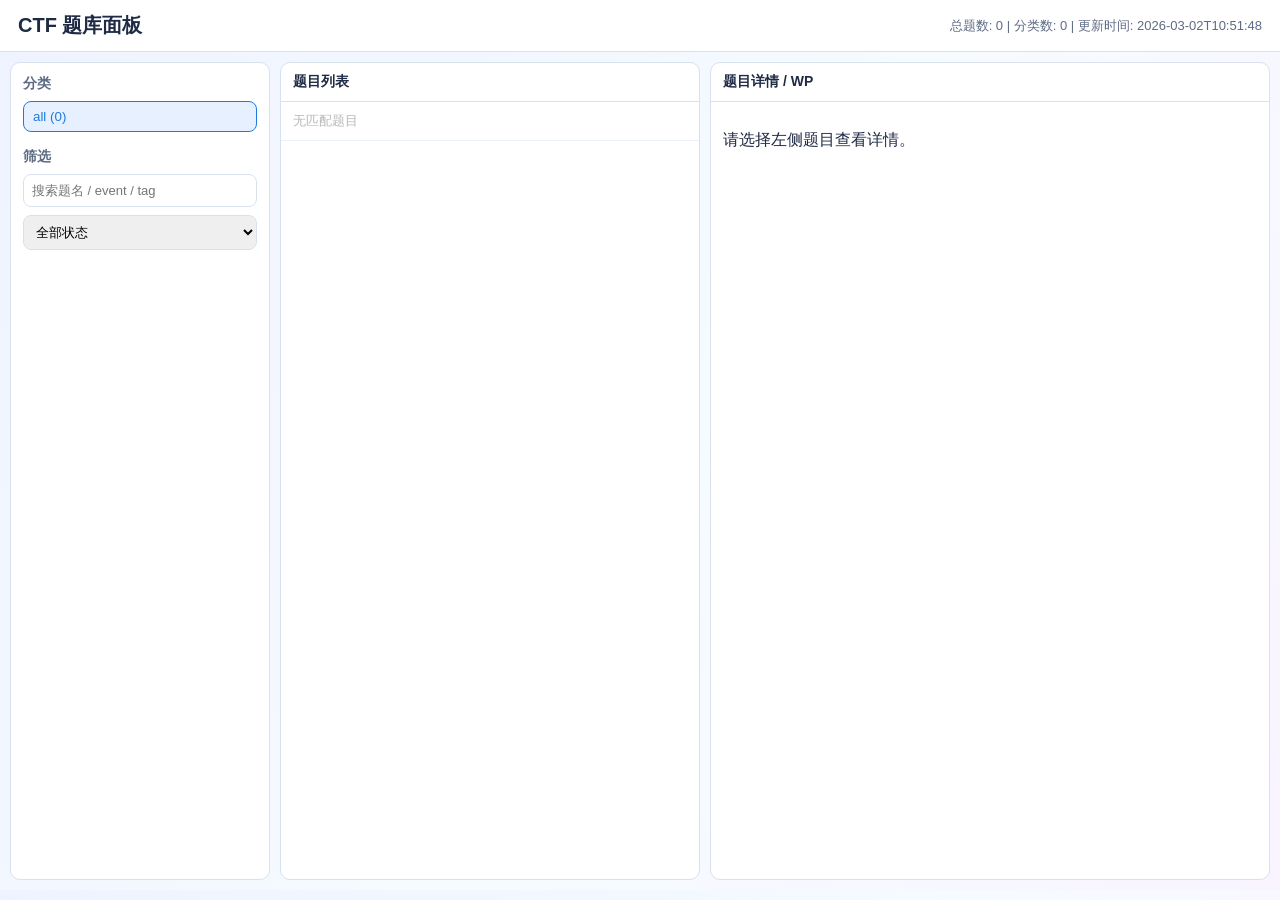
==== dashboard/index.html @ dac5cbd5 "feat: initialize shareable CTF challenge bank with dashboard and collaboration workflow" ====
<!doctype html>
<html lang="zh-CN">
<head>
  <meta charset="utf-8" />
  <meta name="viewport" content="width=device-width, initial-scale=1" />
  <title>CTF 题库面板</title>
  <link rel="stylesheet" href="./css/styles.css" />
</head>
<body>
  <header class="topbar">
    <h1>CTF 题库面板</h1>
    <div id="stats" class="stats">加载中...</div>
  </header>

  <main class="layout">
    <aside class="sidebar">
      <section>
        <h2>分类</h2>
        <ul id="category-list" class="category-list"></ul>
      </section>
      <section>
        <h2>筛选</h2>
        <input id="search-input" type="text" placeholder="搜索题名 / event / tag" />
        <select id="status-filter">
          <option value="">全部状态</option>
          <option value="todo">todo</option>
          <option value="in_progress">in_progress</option>
          <option value="done">done</option>
        </select>
      </section>
    </aside>

    <section class="list-panel">
      <div class="panel-title">题目列表</div>
      <ul id="case-list" class="case-list"></ul>
    </section>

    <section class="detail-panel">
      <div class="panel-title">题目详情 / WP</div>
      <div id="case-detail" class="case-detail">
        <p>请选择左侧题目查看详情。</p>
      </div>
    </section>
  </main>

  <script type="module" src="./js/main.js"></script>
</body>
</html>
---- dashboard/css/styles.css ----
:root {
  --bg: #f5f7fb;
  --panel: #ffffff;
  --line: #d9e0ee;
  --text: #1f2a44;
  --muted: #5e6b85;
  --accent: #1f7ae0;
  --accent-soft: #e6f0ff;
}

* {
  box-sizing: border-box;
}

body {
  margin: 0;
  font-family: "Segoe UI", "PingFang SC", "Microsoft YaHei", sans-serif;
  color: var(--text);
  background: linear-gradient(120deg, #eef3ff, #f6fbff 55%, #f9f4ff);
}

.topbar {
  display: flex;
  align-items: center;
  justify-content: space-between;
  padding: 12px 18px;
  border-bottom: 1px solid var(--line);
  background: var(--panel);
}

.topbar h1 {
  margin: 0;
  font-size: 20px;
}

.stats {
  font-size: 13px;
  color: var(--muted);
}

.layout {
  display: grid;
  grid-template-columns: 260px 420px 1fr;
  gap: 10px;
  padding: 10px;
  min-height: calc(100vh - 62px);
}

.sidebar,
.list-panel,
.detail-panel {
  background: var(--panel);
  border: 1px solid var(--line);
  border-radius: 10px;
  overflow: hidden;
}

.sidebar {
  padding: 12px;
}

.sidebar section + section {
  margin-top: 16px;
}

.sidebar h2 {
  margin: 0 0 8px;
  font-size: 14px;
  color: var(--muted);
  font-weight: 600;
}

#search-input,
#status-filter {
  width: 100%;
  padding: 8px;
  border: 1px solid var(--line);
  border-radius: 8px;
  font-size: 13px;
  margin-bottom: 8px;
}

.category-list {
  list-style: none;
  padding: 0;
  margin: 0;
  display: grid;
  gap: 6px;
}

.category-list button {
  width: 100%;
  text-align: left;
  border: 1px solid var(--line);
  background: #fff;
  border-radius: 8px;
  padding: 7px 9px;
  cursor: pointer;
  color: var(--text);
}

.category-list button.active {
  border-color: var(--accent);
  background: var(--accent-soft);
  color: var(--accent);
}

.panel-title {
  padding: 10px 12px;
  border-bottom: 1px solid var(--line);
  font-weight: 600;
  font-size: 14px;
}

.case-list {
  list-style: none;
  margin: 0;
  padding: 0;
  max-height: calc(100vh - 110px);
  overflow: auto;
}

.case-list li {
  border-bottom: 1px solid #edf1fa;
}

.case-list button {
  width: 100%;
  text-align: left;
  border: none;
  background: transparent;
  padding: 10px 12px;
  cursor: pointer;
}

.case-list button:hover {
  background: #f7faff;
}

.case-name {
  font-weight: 600;
  margin-bottom: 4px;
}

.case-meta {
  font-size: 12px;
  color: var(--muted);
}

.detail-panel {
  display: flex;
  flex-direction: column;
}

.case-detail {
  padding: 12px;
  overflow: auto;
  max-height: calc(100vh - 110px);
}

.chip {
  display: inline-block;
  border-radius: 999px;
  padding: 3px 9px;
  font-size: 12px;
  border: 1px solid var(--line);
  margin-right: 6px;
}

.chip.status-done {
  color: #1a7f37;
  border-color: #9dd9a9;
  background: #edf9ef;
}

.chip.status-in_progress {
  color: #8a4f00;
  border-color: #ffcb80;
  background: #fff4e5;
}

.file-list {
  margin: 8px 0 0;
  padding: 0 0 0 18px;
}

.wp-viewer {
  margin-top: 12px;
  border: 1px solid var(--line);
  border-radius: 8px;
  overflow: hidden;
}

.wp-viewer-header {
  padding: 8px 10px;
  border-bottom: 1px solid var(--line);
  background: #f7faff;
  font-size: 13px;
}

.wp-viewer-content {
  margin: 0;
  padding: 10px;
  white-space: pre-wrap;
  word-break: break-word;
  font-family: Consolas, "Courier New", monospace;
  font-size: 13px;
  line-height: 1.45;
  max-height: 420px;
  overflow: auto;
}

@media (max-width: 1200px) {
  .layout {
    grid-template-columns: 240px 1fr;
    grid-template-areas:
      "sidebar list"
      "detail detail";
  }
  .sidebar { grid-area: sidebar; }
  .list-panel { grid-area: list; }
  .detail-panel { grid-area: detail; }
}

@media (max-width: 800px) {
  .layout {
    grid-template-columns: 1fr;
    grid-template-areas:
      "sidebar"
      "list"
      "detail";
  }
}
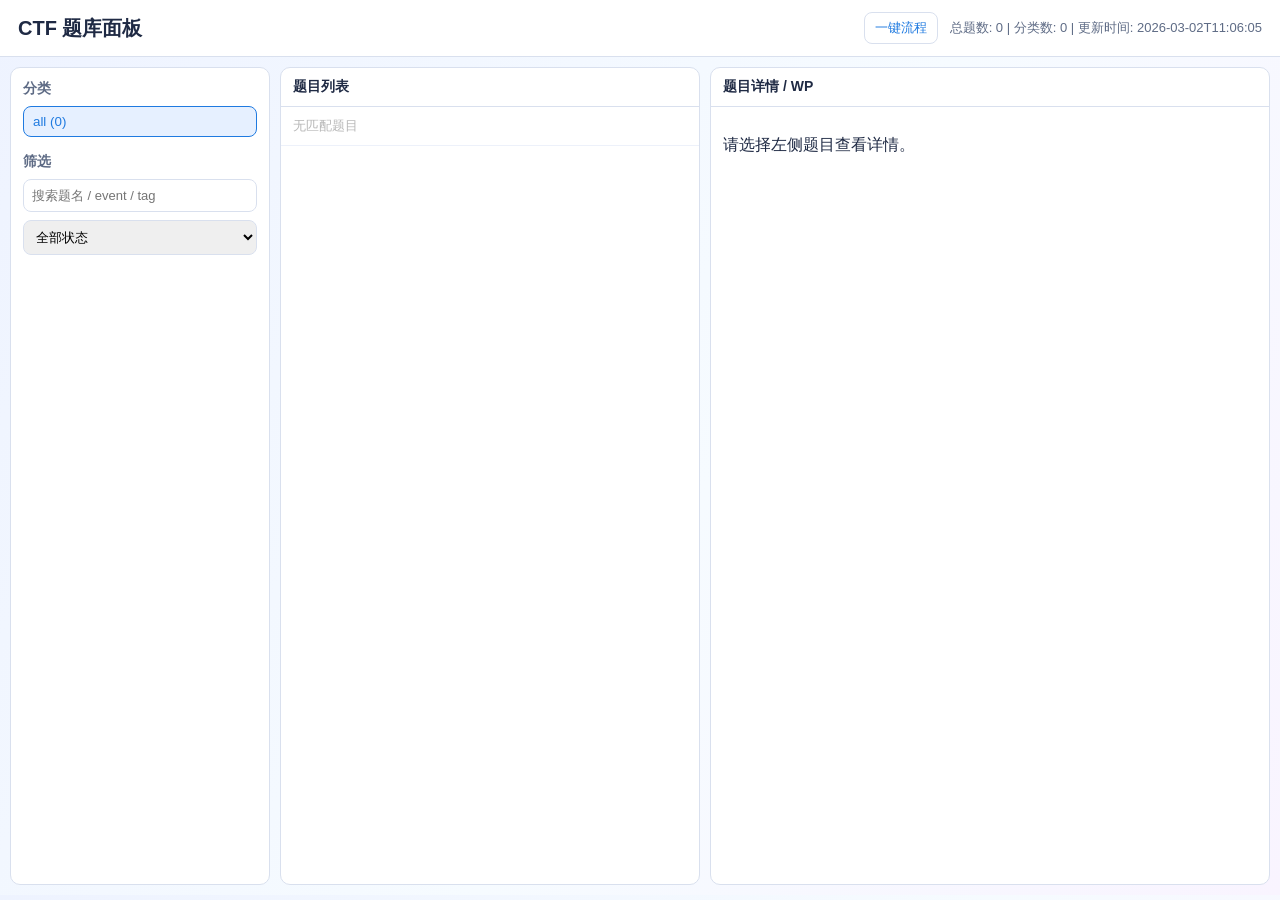
==== commit 2a3ec04e: "feat: add web workflow for one-click intake and artifact upload" ====
--- a/dashboard/index.html
+++ b/dashboard/index.html
@@ -9,7 +9,10 @@
 <body>
   <header class="topbar">
     <h1>CTF 题库面板</h1>
-    <div id="stats" class="stats">加载中...</div>
+    <div class="topbar-actions">
+      <a class="top-link" href="./workflow.html">一键流程</a>
+      <div id="stats" class="stats">加载中...</div>
+    </div>
   </header>
 
   <main class="layout">
--- a/dashboard/css/styles.css
+++ b/dashboard/css/styles.css
@@ -31,6 +31,26 @@
 .topbar h1 {
   margin: 0;
   font-size: 20px;
+}
+
+.topbar-actions {
+  display: flex;
+  align-items: center;
+  gap: 12px;
+}
+
+.top-link {
+  color: var(--accent);
+  text-decoration: none;
+  font-size: 13px;
+  border: 1px solid var(--line);
+  padding: 6px 10px;
+  border-radius: 8px;
+  background: #fff;
+}
+
+.top-link:hover {
+  background: var(--accent-soft);
 }
 
 .stats {
@@ -231,3 +251,93 @@
       "detail";
   }
 }
+
+.workflow-layout {
+  display: grid;
+  grid-template-columns: 1fr 1fr;
+  gap: 12px;
+  padding: 12px;
+}
+
+.workflow-card {
+  background: var(--panel);
+  border: 1px solid var(--line);
+  border-radius: 10px;
+  padding: 12px;
+}
+
+.workflow-card h2 {
+  margin: 0 0 10px;
+  font-size: 16px;
+}
+
+.workflow-form {
+  display: grid;
+  gap: 8px;
+}
+
+.workflow-form label {
+  display: grid;
+  gap: 6px;
+  font-size: 13px;
+  color: var(--muted);
+}
+
+.workflow-form input,
+.workflow-form select,
+.workflow-form button,
+.workflow-actions button {
+  width: 100%;
+  padding: 9px 10px;
+  border: 1px solid var(--line);
+  border-radius: 8px;
+  font-size: 13px;
+}
+
+.workflow-form button,
+.workflow-actions button {
+  cursor: pointer;
+  background: var(--accent);
+  color: #fff;
+  border-color: var(--accent);
+  font-weight: 600;
+}
+
+.workflow-form button:hover,
+.workflow-actions button:hover {
+  filter: brightness(0.97);
+}
+
+.workflow-actions {
+  display: grid;
+  grid-template-columns: 1fr 1fr;
+  gap: 8px;
+  margin-bottom: 10px;
+}
+
+.workflow-output {
+  margin: 8px 0 0;
+  padding: 10px;
+  border: 1px solid var(--line);
+  border-radius: 8px;
+  background: #fafcff;
+  font-size: 12px;
+  line-height: 1.45;
+  white-space: pre-wrap;
+  word-break: break-word;
+  min-height: 70px;
+  max-height: 230px;
+  overflow: auto;
+}
+
+.hint {
+  margin: 8px 0 0;
+  font-size: 12px;
+  color: var(--muted);
+}
+
+@media (max-width: 980px) {
+  .workflow-layout {
+    grid-template-columns: 1fr;
+  }
+}
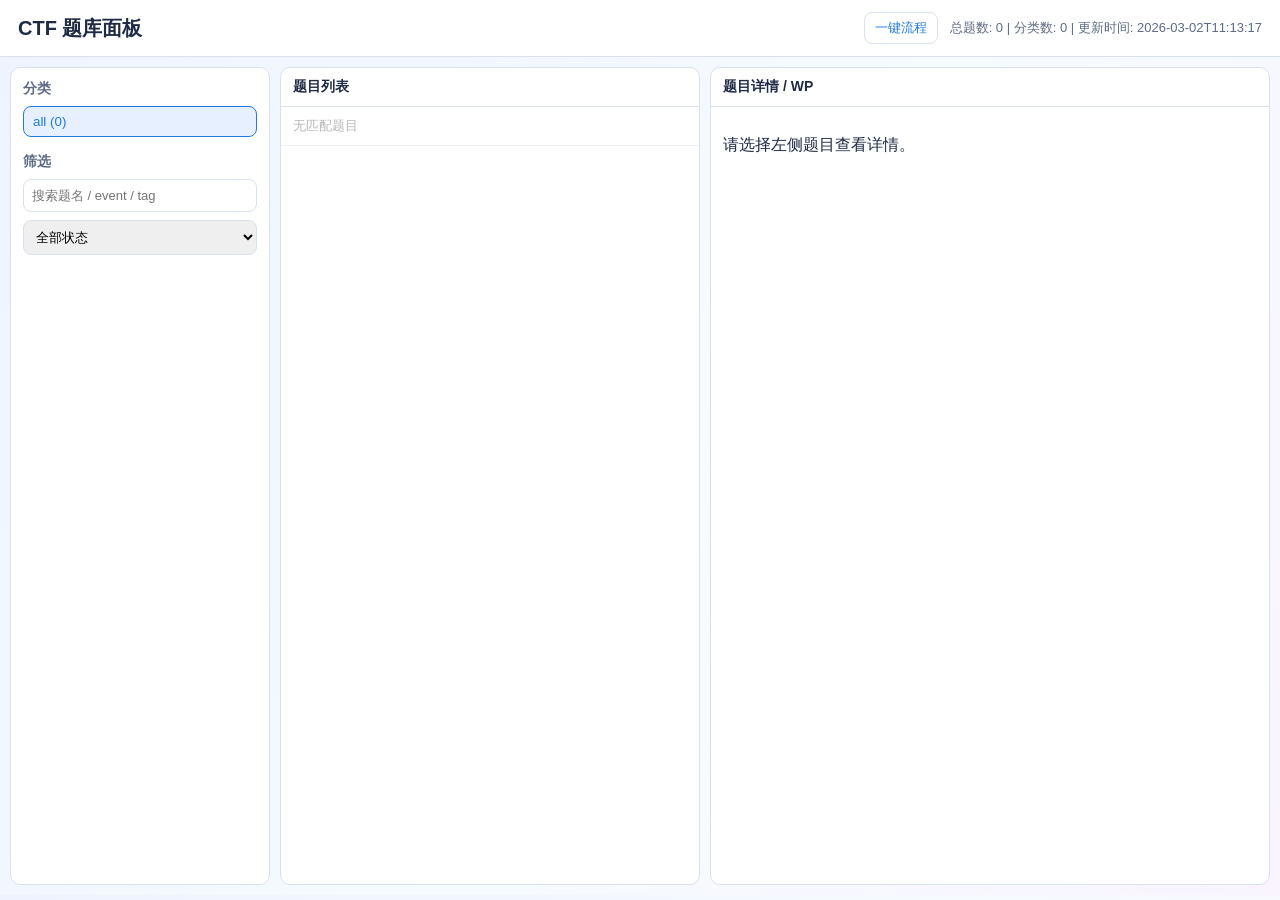
==== commit 05ef8339: "fix: serve js/css with correct MIME and bust static cache" ====
--- a/dashboard/index.html
+++ b/dashboard/index.html
@@ -4,7 +4,7 @@
   <meta charset="utf-8" />
   <meta name="viewport" content="width=device-width, initial-scale=1" />
   <title>CTF 题库面板</title>
-  <link rel="stylesheet" href="./css/styles.css" />
+  <link rel="stylesheet" href="/dashboard/css/styles.css?v=20260302" />
 </head>
 <body>
   <header class="topbar">
@@ -46,6 +46,6 @@
     </section>
   </main>
 
-  <script type="module" src="./js/main.js"></script>
+  <script type="module" src="/dashboard/js/main.js?v=20260302"></script>
 </body>
 </html>
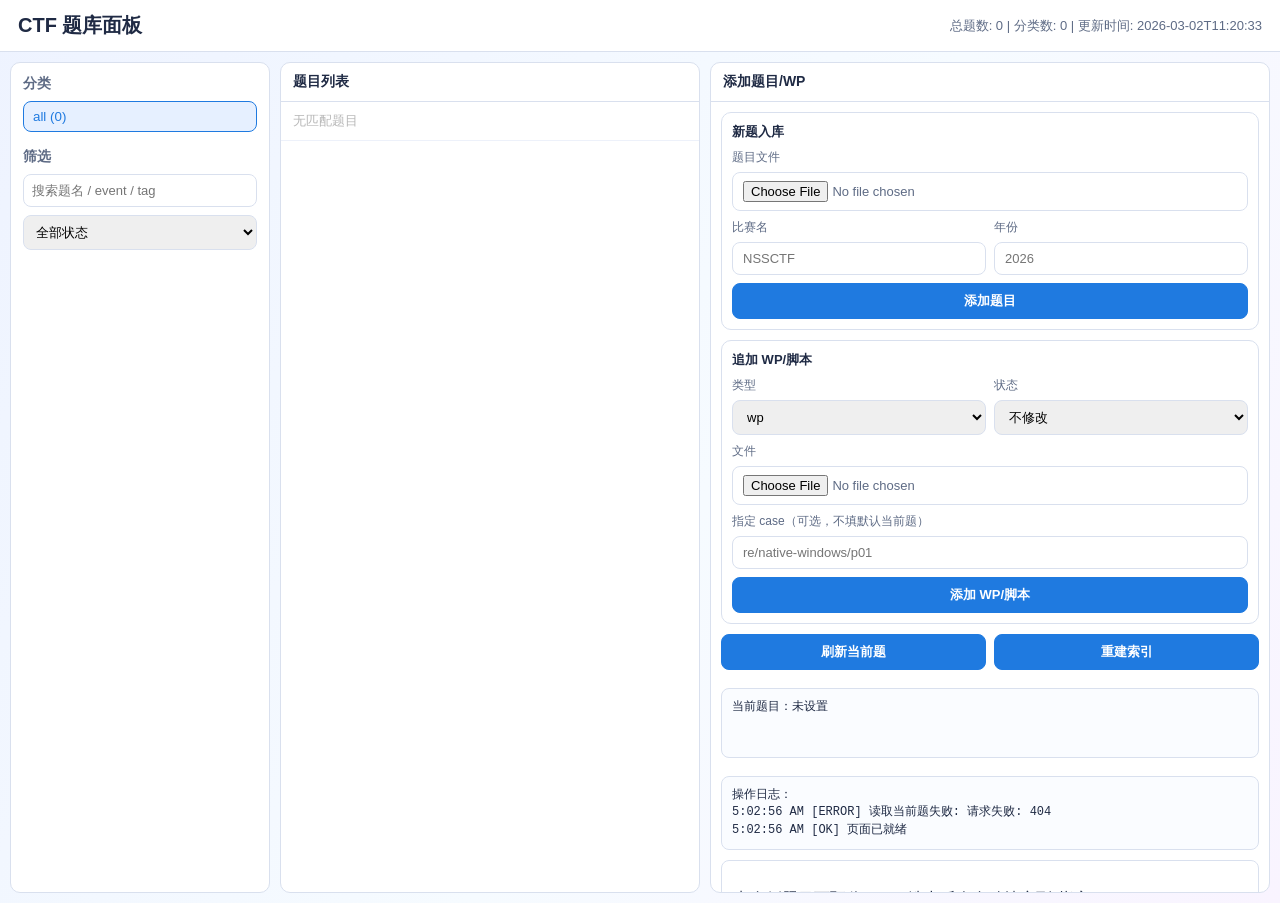
==== commit e055cf5c: "feat: simplify dashboard and embed add challenge/wp panel on right" ====
--- a/dashboard/index.html
+++ b/dashboard/index.html
@@ -9,10 +9,7 @@
 <body>
   <header class="topbar">
     <h1>CTF 题库面板</h1>
-    <div class="topbar-actions">
-      <a class="top-link" href="./workflow.html">一键流程</a>
-      <div id="stats" class="stats">加载中...</div>
-    </div>
+    <div id="stats" class="stats">加载中...</div>
   </header>
 
   <main class="layout">
@@ -39,9 +36,72 @@
     </section>
 
     <section class="detail-panel">
-      <div class="panel-title">题目详情 / WP</div>
-      <div id="case-detail" class="case-detail">
-        <p>请选择左侧题目查看详情。</p>
+      <div class="panel-title">添加题目/WP</div>
+      <div class="add-panel-body">
+        <form id="intake-form" class="mini-form">
+          <div class="mini-form-title">新题入库</div>
+          <label>
+            题目文件
+            <input id="intake-file" type="file" name="challenge" required />
+          </label>
+          <div class="inline-row">
+            <label>
+              比赛名
+              <input id="intake-event" type="text" name="event" placeholder="NSSCTF" />
+            </label>
+            <label>
+              年份
+              <input id="intake-year" type="text" name="year" placeholder="2026" />
+            </label>
+          </div>
+          <button type="submit">添加题目</button>
+        </form>
+
+        <form id="artifact-form" class="mini-form">
+          <div class="mini-form-title">追加 WP/脚本</div>
+          <div class="inline-row">
+            <label>
+              类型
+              <select id="artifact-kind" name="kind" required>
+                <option value="wp">wp</option>
+                <option value="script">script</option>
+                <option value="patch">patch</option>
+                <option value="note">note</option>
+                <option value="file">file</option>
+              </select>
+            </label>
+            <label>
+              状态
+              <select id="artifact-status" name="status">
+                <option value="">不修改</option>
+                <option value="todo">todo</option>
+                <option value="in_progress">in_progress</option>
+                <option value="done">done</option>
+              </select>
+            </label>
+          </div>
+          <label>
+            文件
+            <input id="artifact-file" type="file" name="artifact" required />
+          </label>
+          <label>
+            指定 case（可选，不填默认当前题）
+            <input id="artifact-case" type="text" name="case" placeholder="re/native-windows/p01" />
+          </label>
+          <button type="submit">添加 WP/脚本</button>
+        </form>
+
+        <div class="mini-actions">
+          <button id="refresh-current-btn" type="button">刷新当前题</button>
+          <button id="rebuild-btn" type="button">重建索引</button>
+        </div>
+
+        <pre id="current-box" class="workflow-output">当前题目：加载中...</pre>
+        <pre id="log-box" class="workflow-output">操作日志：</pre>
+
+        <div id="case-detail" class="case-detail compact-detail">
+          <p>点左侧题目可预览 WP。选中后会自动填充到“指定 case”。</p>
+        </div>
       </div>
     </section>
   </main>
--- a/dashboard/css/styles.css
+++ b/dashboard/css/styles.css
@@ -172,10 +172,76 @@
   flex-direction: column;
 }
 
+.add-panel-body {
+  padding: 10px;
+  display: grid;
+  gap: 10px;
+  overflow: auto;
+  max-height: calc(100vh - 110px);
+}
+
+.mini-form {
+  border: 1px solid var(--line);
+  border-radius: 10px;
+  padding: 10px;
+  display: grid;
+  gap: 8px;
+}
+
+.mini-form-title {
+  font-size: 13px;
+  font-weight: 600;
+}
+
+.mini-form label {
+  display: grid;
+  gap: 6px;
+  font-size: 12px;
+  color: var(--muted);
+}
+
+.mini-form input,
+.mini-form select,
+.mini-form button,
+.mini-actions button {
+  width: 100%;
+  border: 1px solid var(--line);
+  border-radius: 8px;
+  padding: 8px 10px;
+  font-size: 13px;
+}
+
+.mini-form button,
+.mini-actions button {
+  cursor: pointer;
+  background: var(--accent);
+  color: #fff;
+  border-color: var(--accent);
+  font-weight: 600;
+}
+
+.inline-row {
+  display: grid;
+  grid-template-columns: 1fr 1fr;
+  gap: 8px;
+}
+
+.mini-actions {
+  display: grid;
+  grid-template-columns: 1fr 1fr;
+  gap: 8px;
+}
+
 .case-detail {
   padding: 12px;
   overflow: auto;
   max-height: calc(100vh - 110px);
+}
+
+.compact-detail {
+  border: 1px solid var(--line);
+  border-radius: 8px;
+  max-height: 320px;
 }
 
 .chip {
@@ -250,6 +316,10 @@
       "list"
       "detail";
   }
+
+  .inline-row {
+    grid-template-columns: 1fr;
+  }
 }
 
 .workflow-layout {
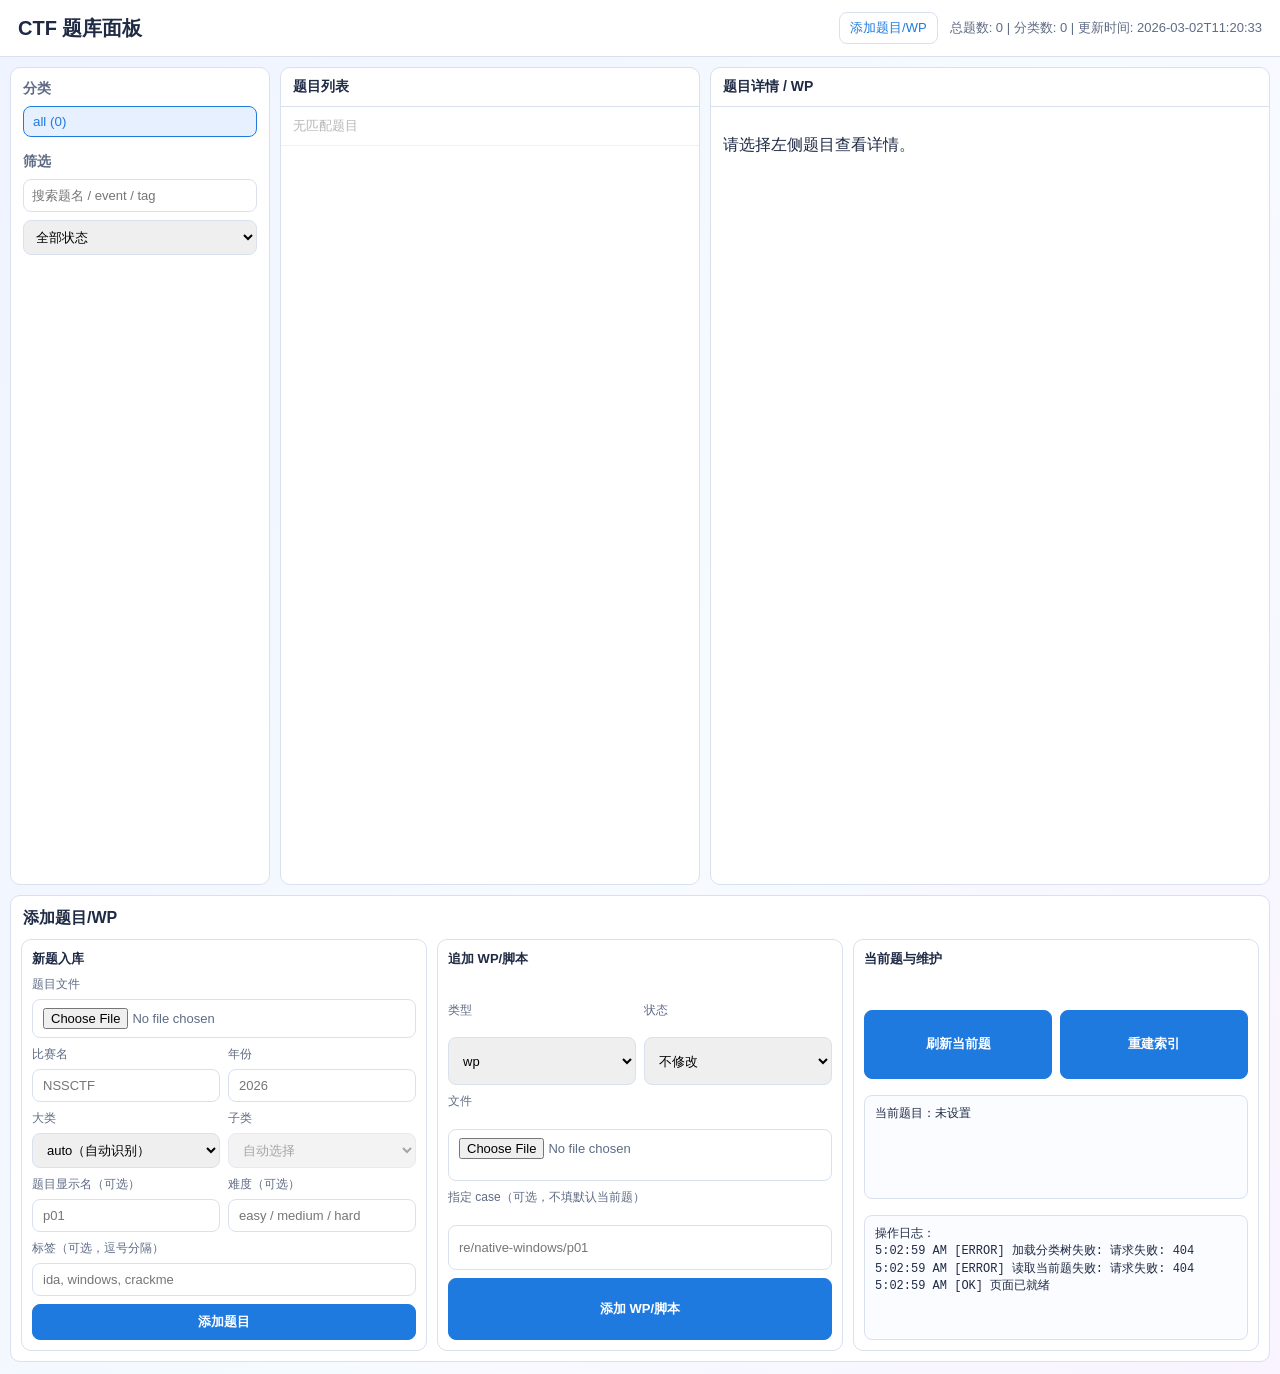
==== commit 97fa554b: "feat: richer intake form with category selectors and category color themes" ====
--- a/dashboard/index.html
+++ b/dashboard/index.html
@@ -4,12 +4,15 @@
   <meta charset="utf-8" />
   <meta name="viewport" content="width=device-width, initial-scale=1" />
   <title>CTF 题库面板</title>
-  <link rel="stylesheet" href="/dashboard/css/styles.css?v=20260302" />
+  <link rel="stylesheet" href="/dashboard/css/styles.css?v=20260302c" />
 </head>
 <body>
   <header class="topbar">
     <h1>CTF 题库面板</h1>
-    <div id="stats" class="stats">加载中...</div>
+    <div class="topbar-actions">
+      <a class="top-link" href="#add-tools">添加题目/WP</a>
+      <div id="stats" class="stats">加载中...</div>
+    </div>
   </header>
 
   <main class="layout">
@@ -36,76 +39,109 @@
     </section>
 
     <section class="detail-panel">
-      <div class="panel-title">添加题目/WP</div>
-      <div class="add-panel-body">
-        <form id="intake-form" class="mini-form">
-          <div class="mini-form-title">新题入库</div>
+      <div class="panel-title">题目详情 / WP</div>
+      <div id="case-detail" class="case-detail">
+        <p>请选择左侧题目查看详情。</p>
+      </div>
+    </section>
+  </main>
+
+  <section id="add-tools" class="add-section">
+    <div class="add-section-title">添加题目/WP</div>
+    <div class="add-section-grid">
+      <form id="intake-form" class="mini-form">
+        <div class="mini-form-title">新题入库</div>
+        <label>
+          题目文件
+          <input id="intake-file" type="file" name="challenge" required />
+        </label>
+        <div class="inline-row">
           <label>
-            题目文件
-            <input id="intake-file" type="file" name="challenge" required />
-          </label>
-          <div class="inline-row">
-            <label>
-              比赛名
-              <input id="intake-event" type="text" name="event" placeholder="NSSCTF" />
-            </label>
-            <label>
-              年份
-              <input id="intake-year" type="text" name="year" placeholder="2026" />
-            </label>
-          </div>
-          <button type="submit">添加题目</button>
-        </form>
-
-        <form id="artifact-form" class="mini-form">
-          <div class="mini-form-title">追加 WP/脚本</div>
-          <div class="inline-row">
-            <label>
-              类型
-              <select id="artifact-kind" name="kind" required>
-                <option value="wp">wp</option>
-                <option value="script">script</option>
-                <option value="patch">patch</option>
-                <option value="note">note</option>
-                <option value="file">file</option>
-              </select>
-            </label>
-            <label>
-              状态
-              <select id="artifact-status" name="status">
-                <option value="">不修改</option>
-                <option value="todo">todo</option>
-                <option value="in_progress">in_progress</option>
-                <option value="done">done</option>
-              </select>
-            </label>
-          </div>
-          <label>
-            文件
-            <input id="artifact-file" type="file" name="artifact" required />
+            比赛名
+            <input id="intake-event" type="text" name="event" placeholder="NSSCTF" />
           </label>
           <label>
-            指定 case（可选，不填默认当前题）
-            <input id="artifact-case" type="text" name="case" placeholder="re/native-windows/p01" />
+            年份
+            <input id="intake-year" type="text" name="year" placeholder="2026" />
           </label>
-          <button type="submit">添加 WP/脚本</button>
-        </form>
+        </div>
+        <div class="inline-row">
+          <label>
+            大类
+            <select id="intake-category" name="category">
+              <option value="auto">auto（自动识别）</option>
+            </select>
+          </label>
+          <label>
+            子类
+            <select id="intake-subcategory" name="subcategory" disabled>
+              <option value="">自动选择</option>
+            </select>
+          </label>
+        </div>
+        <div class="inline-row">
+          <label>
+            题目显示名（可选）
+            <input id="intake-name" type="text" name="name" placeholder="p01" />
+          </label>
+          <label>
+            难度（可选）
+            <input id="intake-difficulty" type="text" name="difficulty" placeholder="easy / medium / hard" />
+          </label>
+        </div>
+        <label>
+          标签（可选，逗号分隔）
+          <input id="intake-tags" type="text" name="tags" placeholder="ida, windows, crackme" />
+        </label>
+        <button type="submit">添加题目</button>
+      </form>
 
+      <form id="artifact-form" class="mini-form">
+        <div class="mini-form-title">追加 WP/脚本</div>
+        <div class="inline-row">
+          <label>
+            类型
+            <select id="artifact-kind" name="kind" required>
+              <option value="wp">wp</option>
+              <option value="script">script</option>
+              <option value="patch">patch</option>
+              <option value="note">note</option>
+              <option value="file">file</option>
+            </select>
+          </label>
+          <label>
+            状态
+            <select id="artifact-status" name="status">
+              <option value="">不修改</option>
+              <option value="todo">todo</option>
+              <option value="in_progress">in_progress</option>
+              <option value="done">done</option>
+            </select>
+          </label>
+        </div>
+        <label>
+          文件
+          <input id="artifact-file" type="file" name="artifact" required />
+        </label>
+        <label>
+          指定 case（可选，不填默认当前题）
+          <input id="artifact-case" type="text" name="case" placeholder="re/native-windows/p01" />
+        </label>
+        <button type="submit">添加 WP/脚本</button>
+      </form>
+
+      <div class="mini-form">
+        <div class="mini-form-title">当前题与维护</div>
         <div class="mini-actions">
           <button id="refresh-current-btn" type="button">刷新当前题</button>
           <button id="rebuild-btn" type="button">重建索引</button>
         </div>
-
         <pre id="current-box" class="workflow-output">当前题目：加载中...</pre>
         <pre id="log-box" class="workflow-output">操作日志：</pre>
+      </div>
+    </div>
+  </section>
 
-        <div id="case-detail" class="case-detail compact-detail">
-          <p>点左侧题目可预览 WP。选中后会自动填充到“指定 case”。</p>
-        </div>
-      </div>
-    </section>
-  </main>
-
-  <script type="module" src="/dashboard/js/main.js?v=20260302"></script>
+  <script type="module" src="/dashboard/js/main.js?v=20260302c"></script>
 </body>
 </html>
--- a/dashboard/css/styles.css
+++ b/dashboard/css/styles.css
@@ -165,19 +165,26 @@
 .case-meta {
   font-size: 12px;
   color: var(--muted);
+  display: flex;
+  align-items: center;
+  gap: 6px;
+  flex-wrap: wrap;
+}
+
+.cat-badge {
+  display: inline-block;
+  border-radius: 999px;
+  padding: 2px 8px;
+  font-size: 11px;
+  font-weight: 600;
+  border: 1px solid var(--line);
+  background: #f2f6ff;
+  color: #3a4a6b;
 }
 
 .detail-panel {
   display: flex;
   flex-direction: column;
-}
-
-.add-panel-body {
-  padding: 10px;
-  display: grid;
-  gap: 10px;
-  overflow: auto;
-  max-height: calc(100vh - 110px);
 }
 
 .mini-form {
@@ -232,16 +239,29 @@
   gap: 8px;
 }
 
+.add-section {
+  margin: 0 10px 12px;
+  padding: 10px;
+  border: 1px solid var(--line);
+  border-radius: 10px;
+  background: var(--panel);
+}
+
+.add-section-title {
+  font-weight: 600;
+  margin: 2px 2px 10px;
+}
+
+.add-section-grid {
+  display: grid;
+  grid-template-columns: 1fr 1fr 1fr;
+  gap: 10px;
+}
+
 .case-detail {
   padding: 12px;
   overflow: auto;
   max-height: calc(100vh - 110px);
-}
-
-.compact-detail {
-  border: 1px solid var(--line);
-  border-radius: 8px;
-  max-height: 320px;
 }
 
 .chip {
@@ -263,6 +283,86 @@
   color: #8a4f00;
   border-color: #ffcb80;
   background: #fff4e5;
+}
+
+.category-list button.cat-web,
+.cat-badge.cat-web,
+.chip.cat-web {
+  border-color: #79c3c3;
+  background: #e8fbfb;
+  color: #0f6b6b;
+}
+
+.category-list button.cat-re,
+.cat-badge.cat-re,
+.chip.cat-re {
+  border-color: #e5c35f;
+  background: #fff8df;
+  color: #8a6a00;
+}
+
+.category-list button.cat-pwn,
+.cat-badge.cat-pwn,
+.chip.cat-pwn {
+  border-color: #b996ff;
+  background: #f5edff;
+  color: #5f35b5;
+}
+
+.category-list button.cat-misc,
+.cat-badge.cat-misc,
+.chip.cat-misc {
+  border-color: #95b7d8;
+  background: #edf5fd;
+  color: #2e5f91;
+}
+
+.category-list button.cat-ai,
+.cat-badge.cat-ai,
+.chip.cat-ai {
+  border-color: #7fcfa5;
+  background: #ebfbf2;
+  color: #1b7a49;
+}
+
+.category-list button.cat-crypto,
+.cat-badge.cat-crypto,
+.chip.cat-crypto {
+  border-color: #89a0ff;
+  background: #eef1ff;
+  color: #2d43a8;
+}
+
+.category-list button.cat-forensics,
+.cat-badge.cat-forensics,
+.chip.cat-forensics {
+  border-color: #ffb48f;
+  background: #fff2eb;
+  color: #a14a1e;
+}
+
+.category-list button.cat-mobile,
+.cat-badge.cat-mobile,
+.chip.cat-mobile {
+  border-color: #8fd6b5;
+  background: #ecfdf5;
+  color: #156746;
+}
+
+.category-list button.cat-blockchain,
+.cat-badge.cat-blockchain,
+.chip.cat-blockchain {
+  border-color: #b0b9ff;
+  background: #f1f3ff;
+  color: #3946a4;
+}
+
+.category-list button.cat-hardware,
+.cat-badge.cat-hardware,
+.chip.cat-hardware {
+  border-color: #d2b48c;
+  background: #fbf2e8;
+  color: #7b5122;
 }
 
 .file-list {
@@ -322,6 +422,12 @@
   }
 }
 
+@media (max-width: 1200px) {
+  .add-section-grid {
+    grid-template-columns: 1fr;
+  }
+}
+
 .workflow-layout {
   display: grid;
   grid-template-columns: 1fr 1fr;
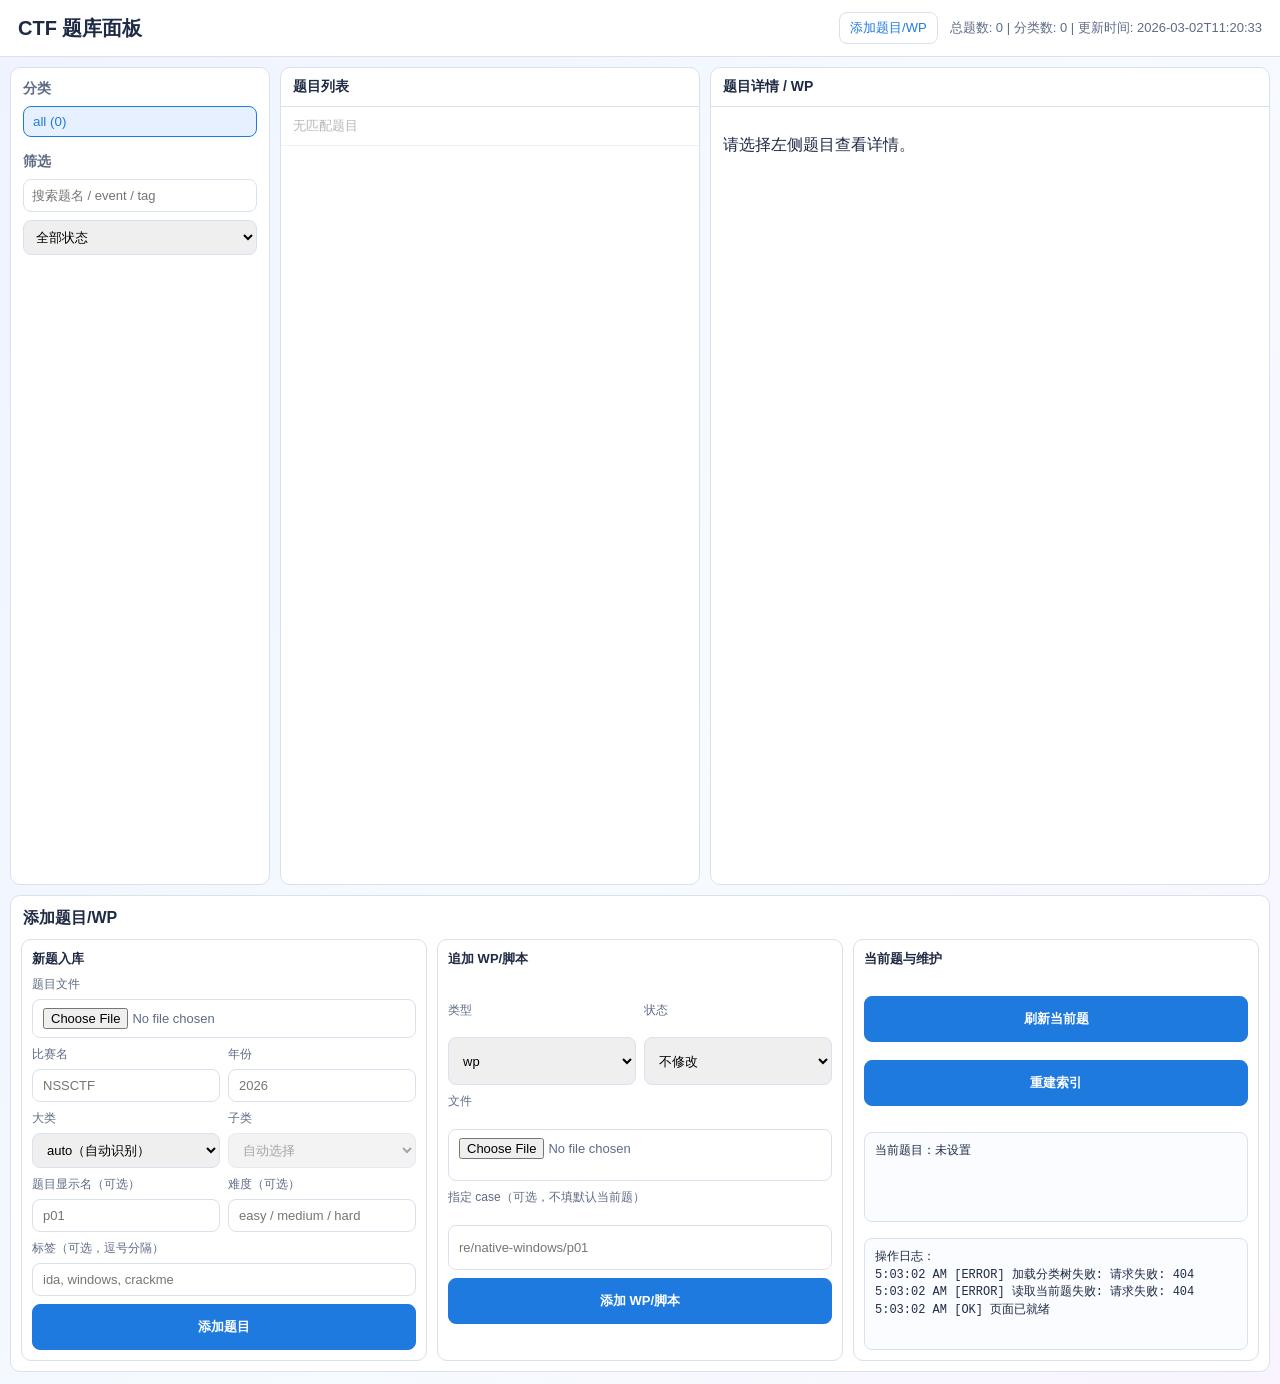
==== commit d63e6cfb: "style: unify add-section action button sizes" ====
--- a/dashboard/index.html
+++ b/dashboard/index.html
@@ -4,7 +4,7 @@
   <meta charset="utf-8" />
   <meta name="viewport" content="width=device-width, initial-scale=1" />
   <title>CTF 题库面板</title>
-  <link rel="stylesheet" href="/dashboard/css/styles.css?v=20260302c" />
+  <link rel="stylesheet" href="/dashboard/css/styles.css?v=20260302d" />
 </head>
 <body>
   <header class="topbar">
@@ -142,6 +142,6 @@
     </div>
   </section>
 
-  <script type="module" src="/dashboard/js/main.js?v=20260302c"></script>
+  <script type="module" src="/dashboard/js/main.js?v=20260302d"></script>
 </body>
 </html>
--- a/dashboard/css/styles.css
+++ b/dashboard/css/styles.css
@@ -6,6 +6,7 @@
   --muted: #5e6b85;
   --accent: #1f7ae0;
   --accent-soft: #e6f0ff;
+  --action-h: 46px;
 }
 
 * {
@@ -225,6 +226,9 @@
   color: #fff;
   border-color: var(--accent);
   font-weight: 600;
+  height: var(--action-h);
+  min-height: var(--action-h);
+  padding: 0 12px;
 }
 
 .inline-row {
@@ -235,7 +239,7 @@
 
 .mini-actions {
   display: grid;
-  grid-template-columns: 1fr 1fr;
+  grid-template-columns: 1fr;
   gap: 8px;
 }
 
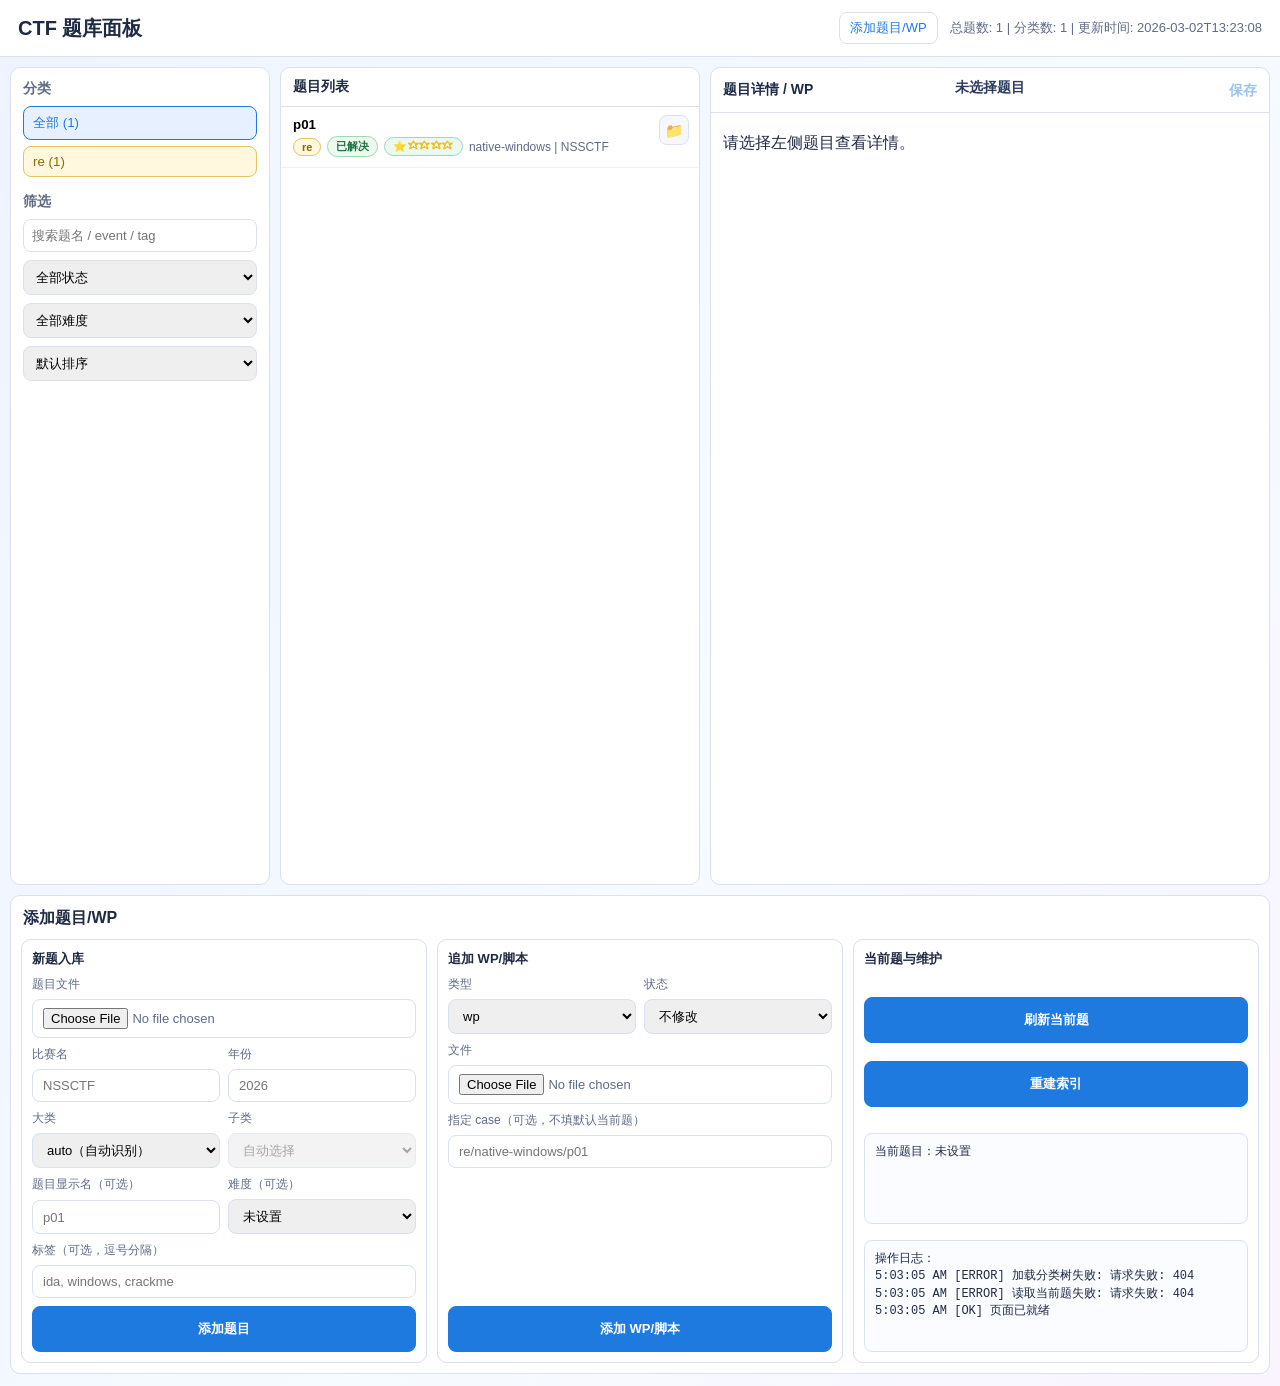
==== commit 9833d929: "feat: update dashboard workflow and add p01 case assets" ====
--- a/dashboard/index.html
+++ b/dashboard/index.html
@@ -4,7 +4,7 @@
   <meta charset="utf-8" />
   <meta name="viewport" content="width=device-width, initial-scale=1" />
   <title>CTF 题库面板</title>
-  <link rel="stylesheet" href="/dashboard/css/styles.css?v=20260302d" />
+  <link rel="stylesheet" href="/dashboard/css/styles.css?v=20260302z3" />
 </head>
 <body>
   <header class="topbar">
@@ -26,9 +26,24 @@
         <input id="search-input" type="text" placeholder="搜索题名 / event / tag" />
         <select id="status-filter">
           <option value="">全部状态</option>
-          <option value="todo">todo</option>
-          <option value="in_progress">in_progress</option>
-          <option value="done">done</option>
+          <option value="todo">待做</option>
+          <option value="in_progress">进行中</option>
+          <option value="done">已解决</option>
+        </select>
+        <select id="difficulty-filter">
+          <option value="">全部难度</option>
+          <option value="0">未评星</option>
+          <option value="1">⭐✩✩✩✩（1 星）</option>
+          <option value="2">⭐⭐✩✩✩（2 星）</option>
+          <option value="3">⭐⭐⭐✩✩（3 星）</option>
+          <option value="4">⭐⭐⭐⭐✩（4 星）</option>
+          <option value="5">⭐⭐⭐⭐⭐（5 星）</option>
+        </select>
+        <select id="sort-filter">
+          <option value="default">默认排序</option>
+          <option value="difficulty_desc">难度：高到低</option>
+          <option value="difficulty_asc">难度：低到高</option>
+          <option value="name_asc">题名：A-Z</option>
         </select>
       </section>
     </aside>
@@ -39,7 +54,11 @@
     </section>
 
     <section class="detail-panel">
-      <div class="panel-title">题目详情 / WP</div>
+      <div class="panel-title detail-title">
+        <span class="detail-title-main">题目详情 / WP</span>
+        <span id="detail-title-name" class="detail-title-name">未选择题目</span>
+        <button id="detail-save-btn" class="detail-save-btn" type="button">保存</button>
+      </div>
       <div id="case-detail" class="case-detail">
         <p>请选择左侧题目查看详情。</p>
       </div>
@@ -86,14 +105,21 @@
           </label>
           <label>
             难度（可选）
-            <input id="intake-difficulty" type="text" name="difficulty" placeholder="easy / medium / hard" />
+            <select id="intake-difficulty" name="difficulty">
+              <option value="">未设置</option>
+              <option value="1">⭐✩✩✩✩（1 星）</option>
+              <option value="2">⭐⭐✩✩✩（2 星）</option>
+              <option value="3">⭐⭐⭐✩✩（3 星）</option>
+              <option value="4">⭐⭐⭐⭐✩（4 星）</option>
+              <option value="5">⭐⭐⭐⭐⭐（5 星）</option>
+            </select>
           </label>
         </div>
         <label>
           标签（可选，逗号分隔）
           <input id="intake-tags" type="text" name="tags" placeholder="ida, windows, crackme" />
         </label>
-        <button type="submit">添加题目</button>
+        <button class="submit-main" type="submit">添加题目</button>
       </form>
 
       <form id="artifact-form" class="mini-form">
@@ -113,9 +139,9 @@
             状态
             <select id="artifact-status" name="status">
               <option value="">不修改</option>
-              <option value="todo">todo</option>
-              <option value="in_progress">in_progress</option>
-              <option value="done">done</option>
+              <option value="todo">待做</option>
+              <option value="in_progress">进行中</option>
+              <option value="done">已解决</option>
             </select>
           </label>
         </div>
@@ -127,7 +153,7 @@
           指定 case（可选，不填默认当前题）
           <input id="artifact-case" type="text" name="case" placeholder="re/native-windows/p01" />
         </label>
-        <button type="submit">添加 WP/脚本</button>
+        <button class="submit-main" type="submit">添加 WP/脚本</button>
       </form>
 
       <div class="mini-form">
@@ -142,6 +168,6 @@
     </div>
   </section>
 
-  <script type="module" src="/dashboard/js/main.js?v=20260302d"></script>
+  <script type="module" src="/dashboard/js/main.js?v=20260302z3"></script>
 </body>
 </html>
--- a/dashboard/css/styles.css
+++ b/dashboard/css/styles.css
@@ -92,7 +92,9 @@
 }
 
 #search-input,
-#status-filter {
+#status-filter,
+#difficulty-filter,
+#sort-filter {
   width: 100%;
   padding: 8px;
   border: 1px solid var(--line);
@@ -131,6 +133,82 @@
   border-bottom: 1px solid var(--line);
   font-weight: 600;
   font-size: 14px;
+}
+
+.detail-title {
+  display: grid;
+  grid-template-columns: 1fr auto 1fr;
+  align-items: center;
+  gap: 8px;
+}
+
+.detail-title-main {
+  justify-self: start;
+}
+
+.detail-title-name {
+  justify-self: center;
+  max-width: 100%;
+  white-space: nowrap;
+  overflow: hidden;
+  text-overflow: ellipsis;
+  font-weight: 700;
+  color: #2a3b5f;
+  min-height: 24px;
+  padding: 1px 6px;
+  border-radius: 6px;
+}
+
+.detail-title-name.editable {
+  cursor: text;
+  transition: background-color 140ms ease, box-shadow 140ms ease, transform 140ms ease;
+}
+
+.detail-title-name.editable:hover,
+.detail-title-name.editable:focus-visible {
+  background: #eef4ff;
+  box-shadow: inset 0 0 0 1px #c7d8f3;
+  transform: translateX(1px);
+  outline: none;
+}
+
+.detail-title-name.editing {
+  background: #fff;
+  box-shadow: inset 0 0 0 1px #8fb1e8, 0 0 0 2px #e7efff;
+}
+
+.detail-title-input {
+  width: min(100%, 420px);
+  border: none;
+  outline: none;
+  background: transparent;
+  font-size: 15px;
+  font-weight: 700;
+  color: #2a3b5f;
+  text-align: center;
+  padding: 0;
+  margin: 0;
+}
+
+.detail-save-btn {
+  justify-self: end;
+  border: none;
+  background: transparent;
+  color: #1f7ae0;
+  font-size: 14px;
+  font-weight: 700;
+  padding: 0;
+  cursor: pointer;
+  line-height: 1;
+}
+
+.detail-save-btn:hover {
+  color: #145eb0;
+}
+
+.detail-save-btn:disabled {
+  opacity: 0.45;
+  cursor: not-allowed;
 }
 
 .case-list {
@@ -145,17 +223,27 @@
   border-bottom: 1px solid #edf1fa;
 }
 
-.case-list button {
+.case-item-row {
+  display: flex;
+  align-items: stretch;
+  gap: 8px;
+  padding: 8px 10px;
+}
+
+.case-list .case-select-btn {
   width: 100%;
   text-align: left;
   border: none;
   background: transparent;
-  padding: 10px 12px;
+  padding: 2px 2px;
   cursor: pointer;
-}
-
-.case-list button:hover {
+  min-width: 0;
+  flex: 1;
+}
+
+.case-list .case-select-btn:hover {
   background: #f7faff;
+  border-radius: 8px;
 }
 
 .case-name {
@@ -163,6 +251,10 @@
   margin-bottom: 4px;
 }
 
+.case-main {
+  min-width: 0;
+}
+
 .case-meta {
   font-size: 12px;
   color: var(--muted);
@@ -170,6 +262,32 @@
   align-items: center;
   gap: 6px;
   flex-wrap: wrap;
+}
+
+.case-open-folder-btn {
+  display: inline-flex;
+  align-items: center;
+  justify-content: center;
+  width: 30px;
+  height: 30px;
+  border-radius: 8px;
+  border: 1px solid #d7e1f2;
+  background: #f5f9ff;
+  color: #2d5a96;
+  font-size: 15px;
+  line-height: 1;
+  cursor: pointer;
+  flex: 0 0 auto;
+  user-select: none;
+  transition: background-color 120ms ease, border-color 120ms ease, transform 120ms ease;
+}
+
+.case-open-folder-btn:hover,
+.case-open-folder-btn:focus-visible {
+  background: #e8f1ff;
+  border-color: #9fbbe8;
+  transform: translateY(-1px);
+  outline: none;
 }
 
 .cat-badge {
@@ -183,6 +301,75 @@
   color: #3a4a6b;
 }
 
+.status-pill,
+.difficulty-pill {
+  display: inline-block;
+  border-radius: 999px;
+  padding: 2px 8px;
+  font-size: 11px;
+  font-weight: 700;
+  border: 1px solid var(--line);
+}
+
+.difficulty-stars {
+  color: #f0b90b;
+  letter-spacing: 0.5px;
+}
+
+.status-pill.status-todo {
+  color: #6b4b00;
+  border-color: #f1ca77;
+  background: #fff7df;
+}
+
+.status-pill.status-in-progress {
+  color: #055a8c;
+  border-color: #80c3eb;
+  background: #eaf6ff;
+}
+
+.status-pill.status-done {
+  color: #18723b;
+  border-color: #9dd9a9;
+  background: #edf9ef;
+}
+
+.difficulty-pill.diff-0 {
+  color: #6f7890;
+  border-color: #cfd8e7;
+  background: #f3f6fb;
+}
+
+.difficulty-pill.diff-1 {
+  color: #1f7f4f;
+  border-color: #9ad8bb;
+  background: #eafaf3;
+}
+
+.difficulty-pill.diff-2 {
+  color: #176e6e;
+  border-color: #89cfce;
+  background: #e9fbfb;
+}
+
+.difficulty-pill.diff-3 {
+  color: #1f6896;
+  border-color: #8cbde2;
+  background: #e8f5ff;
+}
+
+.difficulty-pill.diff-4 {
+  color: #8a5800;
+  border-color: #e6c27b;
+  background: #fff3df;
+}
+
+.difficulty-pill.diff-5 {
+  color: #8a2a2a;
+  border-color: #e1a0a0;
+  background: #ffecec;
+}
+
 .detail-panel {
   display: flex;
   flex-direction: column;
@@ -194,6 +381,19 @@
   padding: 10px;
   display: grid;
   gap: 8px;
+}
+
+#intake-form,
+#artifact-form {
+  display: flex;
+  flex-direction: column;
+  gap: 8px;
+  height: 100%;
+}
+
+#intake-form .submit-main,
+#artifact-form .submit-main {
+  margin-top: auto;
 }
 
 .mini-form-title {
@@ -268,6 +468,10 @@
   max-height: calc(100vh - 110px);
 }
 
+.case-detail p {
+  margin: 8px 0;
+}
+
 .chip {
   display: inline-block;
   border-radius: 999px;
@@ -374,11 +578,122 @@
   padding: 0 0 0 18px;
 }
 
+.meta-editor {
+  margin: 10px 0 12px;
+  border: 1px solid var(--line);
+  border-radius: 10px;
+  background: #fbfdff;
+  overflow: hidden;
+}
+
+.meta-editor-title {
+  font-size: 13px;
+  font-weight: 600;
+}
+
+.meta-editor-title-row {
+  display: flex;
+  align-items: center;
+  justify-content: space-between;
+  gap: 8px;
+  padding: 8px 10px;
+  border-bottom: 1px solid var(--line);
+  background: #f5f9ff;
+}
+
+.meta-editor.is-collapsed .meta-editor-title-row {
+  border-bottom: none;
+}
+
+.meta-editor-toggle {
+  border: none;
+  background: transparent;
+  color: #1f7ae0;
+  font-size: 12px;
+  font-weight: 700;
+  cursor: pointer;
+  padding: 0;
+  line-height: 1.2;
+}
+
+.meta-editor-toggle:hover {
+  color: #145eb0;
+}
+
+.meta-editor-form {
+  padding: 10px;
+}
+
+.meta-editor.is-collapsed .meta-editor-form {
+  display: none;
+}
+
+.meta-editor-grid {
+  display: grid;
+  grid-template-columns: 1fr 1fr;
+  gap: 8px;
+}
+
+.meta-item {
+  display: grid;
+  gap: 6px;
+}
+
+.meta-item-label {
+  font-size: 12px;
+  color: var(--muted);
+}
+
+.meta-value {
+  min-height: 34px;
+  display: flex;
+  align-items: center;
+  border-radius: 8px;
+  padding: 7px 9px;
+  font-size: 13px;
+  line-height: 1.45;
+}
+
+.meta-value.editable {
+  cursor: text;
+  border: 1px dashed transparent;
+  transition: background-color 140ms ease, border-color 140ms ease, transform 140ms ease;
+}
+
+.meta-value.editable:hover {
+  background: #f4f8ff;
+  border-color: #c7d8f3;
+  transform: translateX(1px);
+}
+
+.meta-value.editing {
+  background: #fff;
+  border: 1px solid #9eb8e8;
+  box-shadow: 0 0 0 2px #e8f0ff;
+}
+
+.meta-inline-editor {
+  width: 100%;
+  border: none;
+  outline: none;
+  background: transparent;
+  padding: 0;
+  margin: 0;
+  font-size: 13px;
+  color: var(--text);
+  font-family: "Segoe UI", "PingFang SC", "Microsoft YaHei", sans-serif;
+}
+
+.meta-tags-row {
+  grid-column: 1 / -1;
+}
+
 .wp-viewer {
   margin-top: 12px;
   border: 1px solid var(--line);
   border-radius: 8px;
   overflow: hidden;
+  background: #fff;
 }
 
 .wp-viewer-header {
@@ -386,6 +701,369 @@
   border-bottom: 1px solid var(--line);
   background: #f7faff;
   font-size: 13px;
+}
+
+.artifact-header {
+  display: grid;
+  gap: 8px;
+}
+
+.artifact-header-row {
+  display: flex;
+  align-items: center;
+  justify-content: space-between;
+  gap: 10px;
+  flex-wrap: wrap;
+}
+
+.artifact-title {
+  font-size: 13px;
+  font-weight: 700;
+  color: #24385f;
+}
+
+.artifact-stats {
+  display: flex;
+  align-items: center;
+  gap: 6px;
+  flex-wrap: wrap;
+}
+
+.artifact-stat-chip {
+  border: 1px solid #c8d6ee;
+  border-radius: 999px;
+  padding: 1px 8px;
+  font-size: 11px;
+  background: #edf4ff;
+  color: #2b4c82;
+}
+
+.artifact-tabbar {
+  display: flex;
+  align-items: flex-end;
+  justify-content: space-between;
+  gap: 10px;
+  margin: 0 -10px -8px -10px;
+  border-bottom: 1px solid #d3dff1;
+  padding: 0 10px;
+  background: linear-gradient(180deg, #f8fbff 0%, #f4f8ff 100%);
+}
+
+.artifact-tab-scroll {
+  display: flex;
+  align-items: flex-end;
+  gap: 0;
+  min-width: 0;
+  flex: 1;
+  overflow-x: auto;
+  scrollbar-width: thin;
+  padding: 4px 0 0;
+  scrollbar-color: #c1cfe6 transparent;
+}
+
+.artifact-tab {
+  position: relative;
+  z-index: 1;
+  display: inline-flex;
+  align-items: center;
+  gap: 7px;
+  height: 34px;
+  border: 1px solid #bfcee4;
+  border-bottom: none;
+  background: #eaf1fb;
+  color: #36567f;
+  border-radius: 10px 10px 0 0;
+  padding: 0 10px;
+  font-size: 12px;
+  cursor: pointer;
+  white-space: nowrap;
+  flex: 0 0 auto;
+  transition: background-color 120ms ease, border-color 120ms ease, color 120ms ease;
+  margin-left: -1px;
+  transform: translateY(1px);
+}
+
+.artifact-tab:first-child {
+  margin-left: 0;
+}
+
+.artifact-tab.group-start {
+  margin-left: 14px;
+}
+
+.artifact-tab.group-start:first-child {
+  margin-left: 0;
+}
+
+.artifact-tab-divider {
+  width: 1px;
+  height: 20px;
+  background: #cdd9ee;
+  margin: 0 7px 7px;
+  flex: 0 0 auto;
+}
+
+.artifact-tab:hover {
+  background: #dfe9f8;
+  color: #274b7d;
+}
+
+.artifact-tab.active {
+  z-index: 3;
+  background: #fff;
+  color: #14407d;
+  border-color: #8fa9d1;
+  transform: translateY(2px);
+}
+
+.artifact-tab[data-kind="script"] {
+  background: #f0ecfb;
+  color: #4d3b7c;
+  border-color: #c7bde0;
+}
+
+.artifact-tab[data-kind="script"]:hover {
+  background: #e7def8;
+  color: #43306f;
+}
+
+.artifact-tab[data-kind="script"].active {
+  background: #fff;
+  color: #422d76;
+  border-color: #ac9ad6;
+}
+
+.artifact-tab-title {
+  font-weight: 700;
+  max-width: 180px;
+  overflow: hidden;
+  text-overflow: ellipsis;
+}
+
+.artifact-tab-kind {
+  font-size: 10px;
+  border: 1px solid #c9d5e9;
+  border-radius: 999px;
+  padding: 1px 7px 0;
+  line-height: 1.35;
+  background: #f7faff;
+  color: #5b6f90;
+}
+
+.artifact-tab-close {
+  border: none;
+  padding: 0;
+  margin: 0;
+  font-size: 14px;
+  width: 18px;
+  height: 18px;
+  display: inline-flex;
+  align-items: center;
+  justify-content: center;
+  border-radius: 999px;
+  color: #607293;
+  background: transparent;
+  cursor: pointer;
+  flex: 0 0 auto;
+}
+
+.artifact-tab-close:hover {
+  background: #d8e6fb;
+  color: #244f84;
+}
+
+.artifact-tab[data-kind="script"] .artifact-tab-close:hover {
+  background: #ded4f4;
+  color: #402f6c;
+}
+
+.artifact-tab-title-editor {
+  width: 120px;
+  border: none;
+  border-bottom: 1px solid #8eabd3;
+  outline: none;
+  background: transparent;
+  color: inherit;
+  font-size: 12px;
+  font-weight: 700;
+  padding: 0 0 1px;
+}
+
+.artifact-tab-actions {
+  display: flex;
+  align-items: flex-end;
+  gap: 6px;
+  padding: 0 0 5px 0;
+  flex: 0 0 auto;
+}
+
+.artifact-tab-add {
+  border: 1px solid #b5c8e7;
+  background: #eaf2ff;
+  color: #25589d;
+  border-radius: 8px 8px 0 0;
+  height: 30px;
+  padding: 0 12px;
+  font-size: 12px;
+  font-weight: 700;
+  line-height: 1;
+  cursor: pointer;
+  flex: 0 0 auto;
+  transition: background-color 120ms ease, border-color 120ms ease, color 120ms ease;
+}
+
+.artifact-tab-add:hover {
+  background: #dce9ff;
+  border-color: #95b3df;
+  color: #1f4b89;
+}
+
+.artifact-tab-add.script {
+  border-color: #c5b8e3;
+  background: #efe8ff;
+  color: #5e429d;
+}
+
+.artifact-tab-add.script:hover {
+  border-color: #b5a3dc;
+  background: #e6dcff;
+  color: #53338e;
+}
+
+.artifact-toolbar {
+  display: flex;
+  align-items: center;
+  justify-content: space-between;
+  gap: 10px;
+  padding: 8px 10px;
+  border-bottom: 1px solid #edf2fa;
+  background: #fcfdff;
+  flex-wrap: wrap;
+}
+
+.artifact-current-name {
+  font-size: 13px;
+  font-weight: 700;
+  color: #29456f;
+}
+
+.artifact-current-mode {
+  font-size: 12px;
+  color: #5f7395;
+}
+
+.artifact-toolbar-right {
+  display: inline-flex;
+  align-items: center;
+  gap: 10px;
+}
+
+.artifact-view-toggle {
+  display: inline-flex;
+  border: 1px solid #c8d8ef;
+  border-radius: 999px;
+  overflow: hidden;
+  background: #f3f8ff;
+}
+
+.artifact-view-btn {
+  border: none;
+  background: transparent;
+  color: #4a638a;
+  font-size: 12px;
+  font-weight: 700;
+  padding: 4px 10px;
+  line-height: 1.3;
+  cursor: pointer;
+}
+
+.artifact-view-btn.active {
+  background: #2f6ec6;
+  color: #fff;
+}
+
+.artifact-markdown {
+  min-height: 56vh;
+  height: 56vh;
+  overflow: auto;
+  padding: 16px 18px;
+  background: #fff;
+  border-bottom: 1px solid #edf1fa;
+  color: #25344f;
+  font-size: 14px;
+  line-height: 1.7;
+}
+
+.artifact-markdown-empty {
+  color: #6b7f9f;
+}
+
+.artifact-markdown h1,
+.artifact-markdown h2,
+.artifact-markdown h3,
+.artifact-markdown h4,
+.artifact-markdown h5,
+.artifact-markdown h6 {
+  margin: 0.9em 0 0.45em;
+  line-height: 1.35;
+  color: #19345a;
+}
+
+.artifact-markdown p,
+.artifact-markdown ul,
+.artifact-markdown ol,
+.artifact-markdown blockquote,
+.artifact-markdown pre {
+  margin: 0.72em 0;
+}
+
+.artifact-markdown ul,
+.artifact-markdown ol {
+  padding-left: 1.4em;
+}
+
+.artifact-markdown a {
+  color: #1f66c2;
+  text-decoration: underline;
+}
+
+.artifact-markdown code {
+  background: #eef4ff;
+  color: #234f88;
+  padding: 1px 5px;
+  border-radius: 5px;
+  font-family: Consolas, "Courier New", monospace;
+  font-size: 12px;
+}
+
+.artifact-markdown pre {
+  background: #f5f8ff;
+  border: 1px solid #dbe5f5;
+  border-radius: 8px;
+  padding: 10px 12px;
+  overflow: auto;
+}
+
+.artifact-markdown pre code {
+  background: transparent;
+  color: #22324f;
+  padding: 0;
+  border-radius: 0;
+  font-size: 13px;
+  white-space: pre;
+}
+
+.artifact-markdown blockquote {
+  border-left: 4px solid #9fc0ee;
+  background: #f5f9ff;
+  padding: 8px 10px;
+  color: #344d70;
+}
+
+.artifact-markdown hr {
+  border: none;
+  border-top: 1px solid #dce5f3;
+  margin: 14px 0;
 }
 
 .wp-viewer-content {
@@ -398,6 +1076,56 @@
   line-height: 1.45;
   max-height: 420px;
   overflow: auto;
+}
+
+.wp-editor-input,
+.wp-viewer textarea,
+.wp-viewer [data-role="wp-editor"] {
+  display: block;
+  width: 100%;
+  min-height: 56vh;
+  height: 56vh;
+  border: none !important;
+  border-bottom: 1px solid #edf1fa !important;
+  border-radius: 0 !important;
+  box-shadow: none !important;
+  padding: 12px 14px;
+  resize: vertical;
+  appearance: none;
+  -webkit-appearance: none;
+  background: #fff;
+  font-family: Consolas, "Courier New", monospace;
+  font-size: 14px;
+  line-height: 1.6;
+  outline: none !important;
+}
+
+.script-viewer-input {
+  display: block;
+  width: 100%;
+  min-height: 56vh;
+  height: 56vh;
+  border: none !important;
+  border-bottom: 1px solid #edf1fa !important;
+  border-radius: 0 !important;
+  box-shadow: none !important;
+  padding: 12px 14px;
+  resize: vertical;
+  background: #fbfdff;
+  color: #34425f;
+  font-family: Consolas, "Courier New", monospace;
+  font-size: 14px;
+  line-height: 1.6;
+  outline: none !important;
+}
+
+.wp-editor-input:focus,
+.wp-viewer textarea:focus,
+.wp-viewer [data-role="wp-editor"]:focus {
+  outline: none !important;
+  box-shadow: none !important;
+  border: none !important;
+  border-bottom: 1px solid #dbe4f5 !important;
 }
 
 @media (max-width: 1200px) {
@@ -424,6 +1152,30 @@
   .inline-row {
     grid-template-columns: 1fr;
   }
+
+  .detail-title {
+    grid-template-columns: 1fr;
+    gap: 4px;
+  }
+
+  .detail-title-main,
+  .detail-title-name,
+  .detail-save-btn {
+    justify-self: start;
+  }
+
+  .meta-editor-grid {
+    grid-template-columns: 1fr;
+  }
+
+  .wp-editor-input,
+  .wp-viewer textarea,
+  .wp-viewer [data-role="wp-editor"],
+  .script-viewer-input,
+  .artifact-markdown {
+    min-height: 42vh;
+    height: 42vh;
+  }
 }
 
 @media (max-width: 1200px) {
